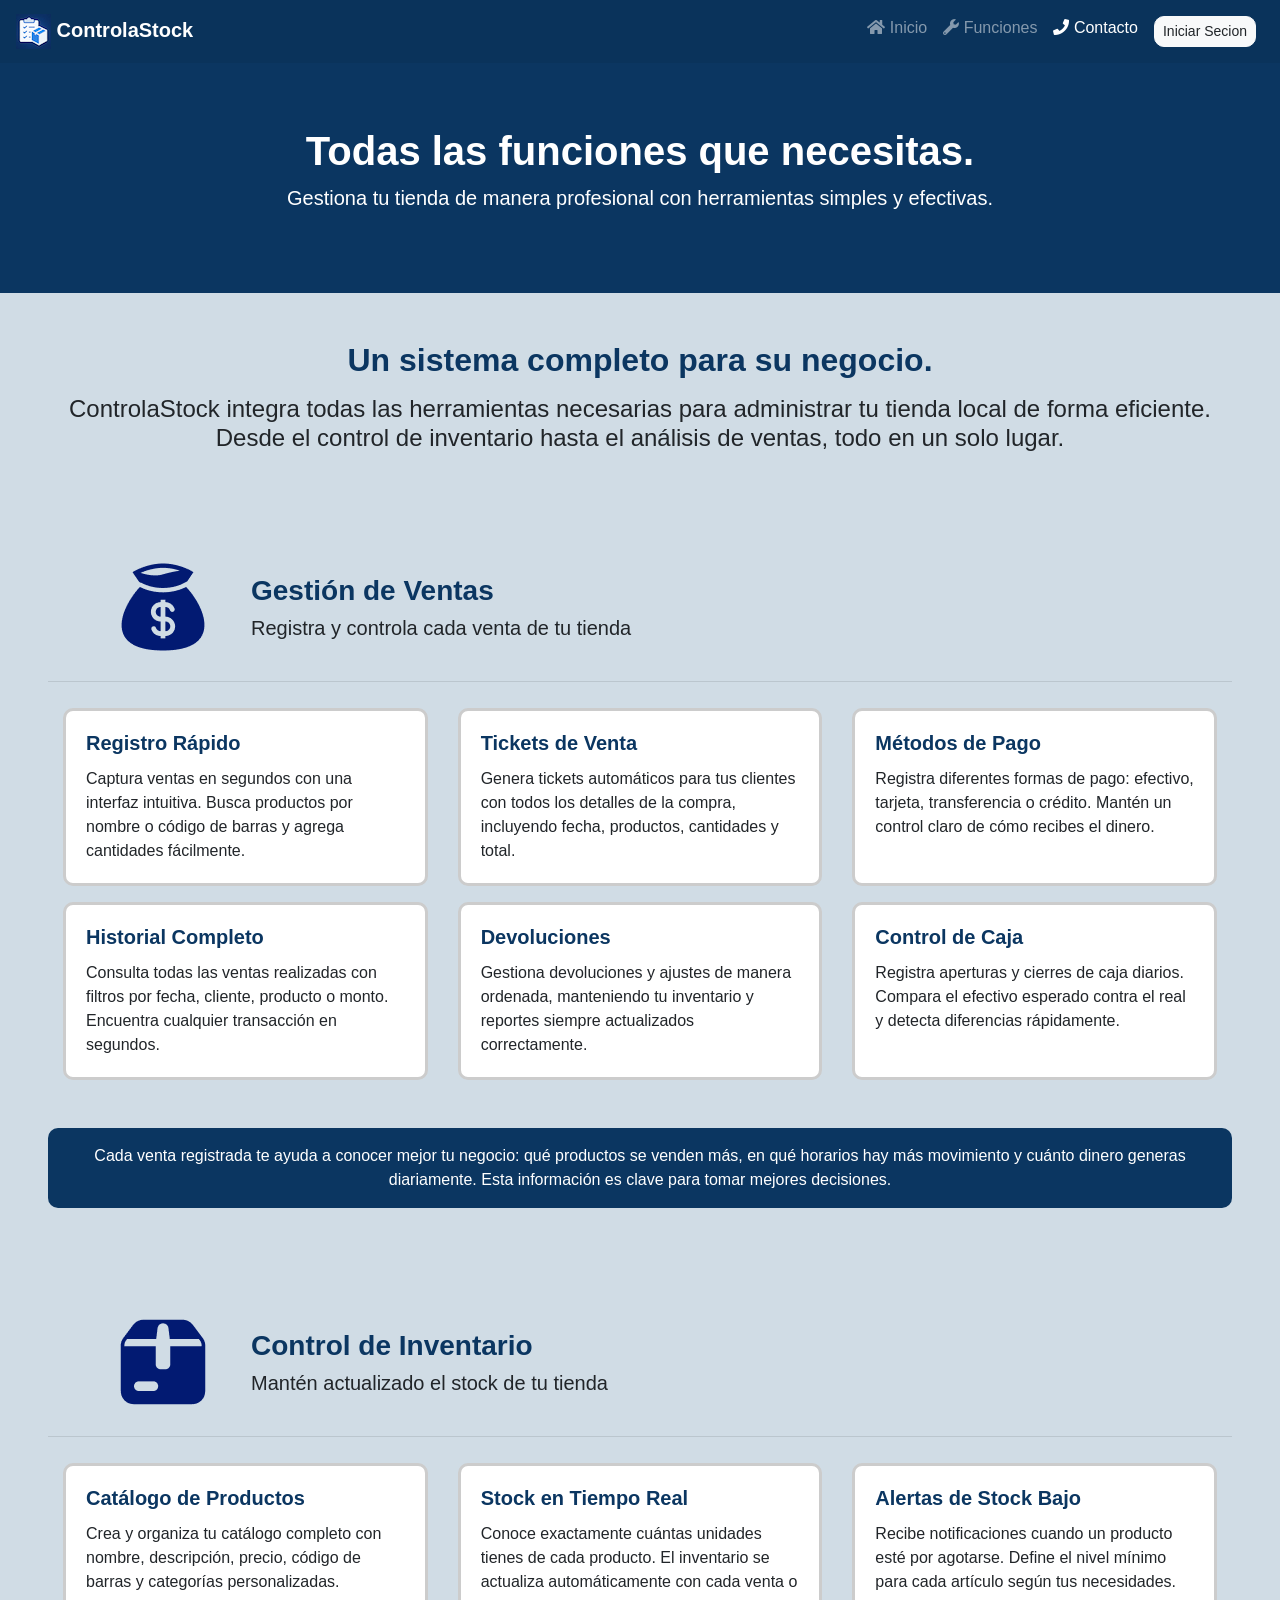
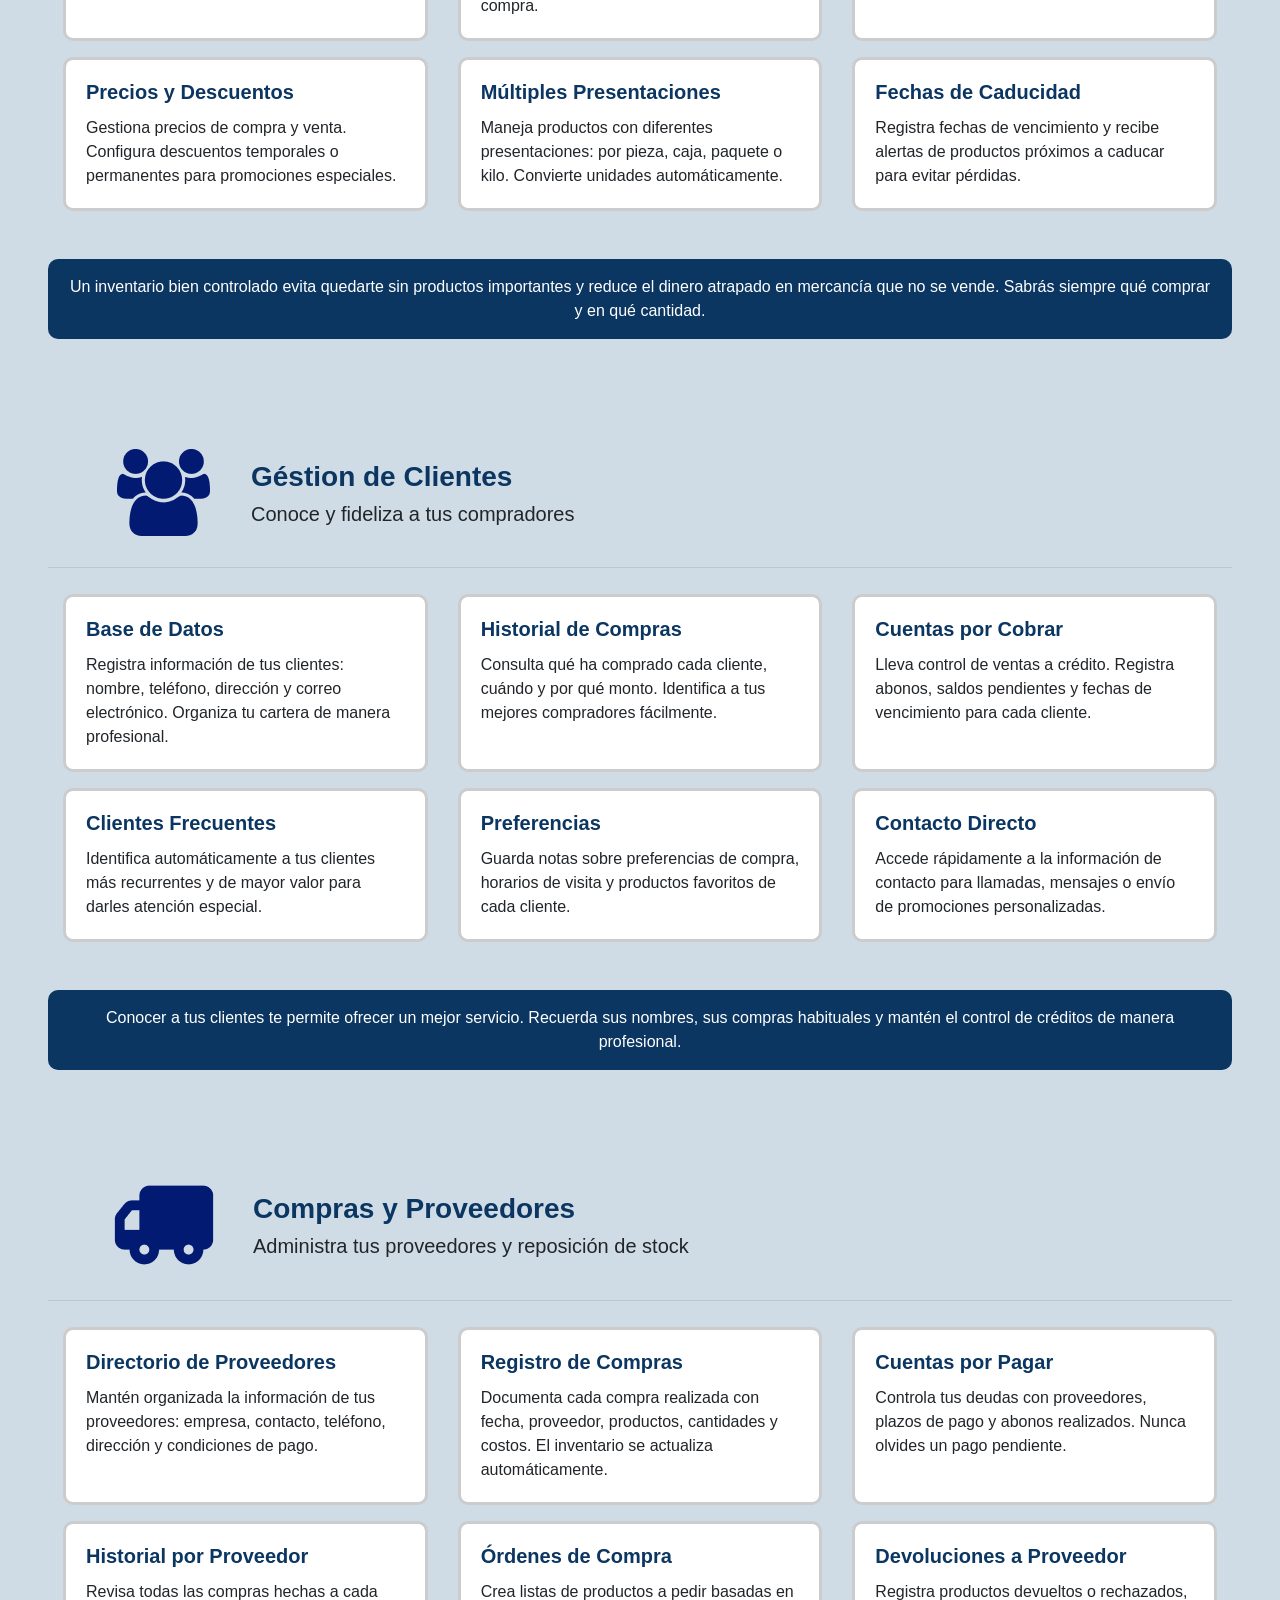
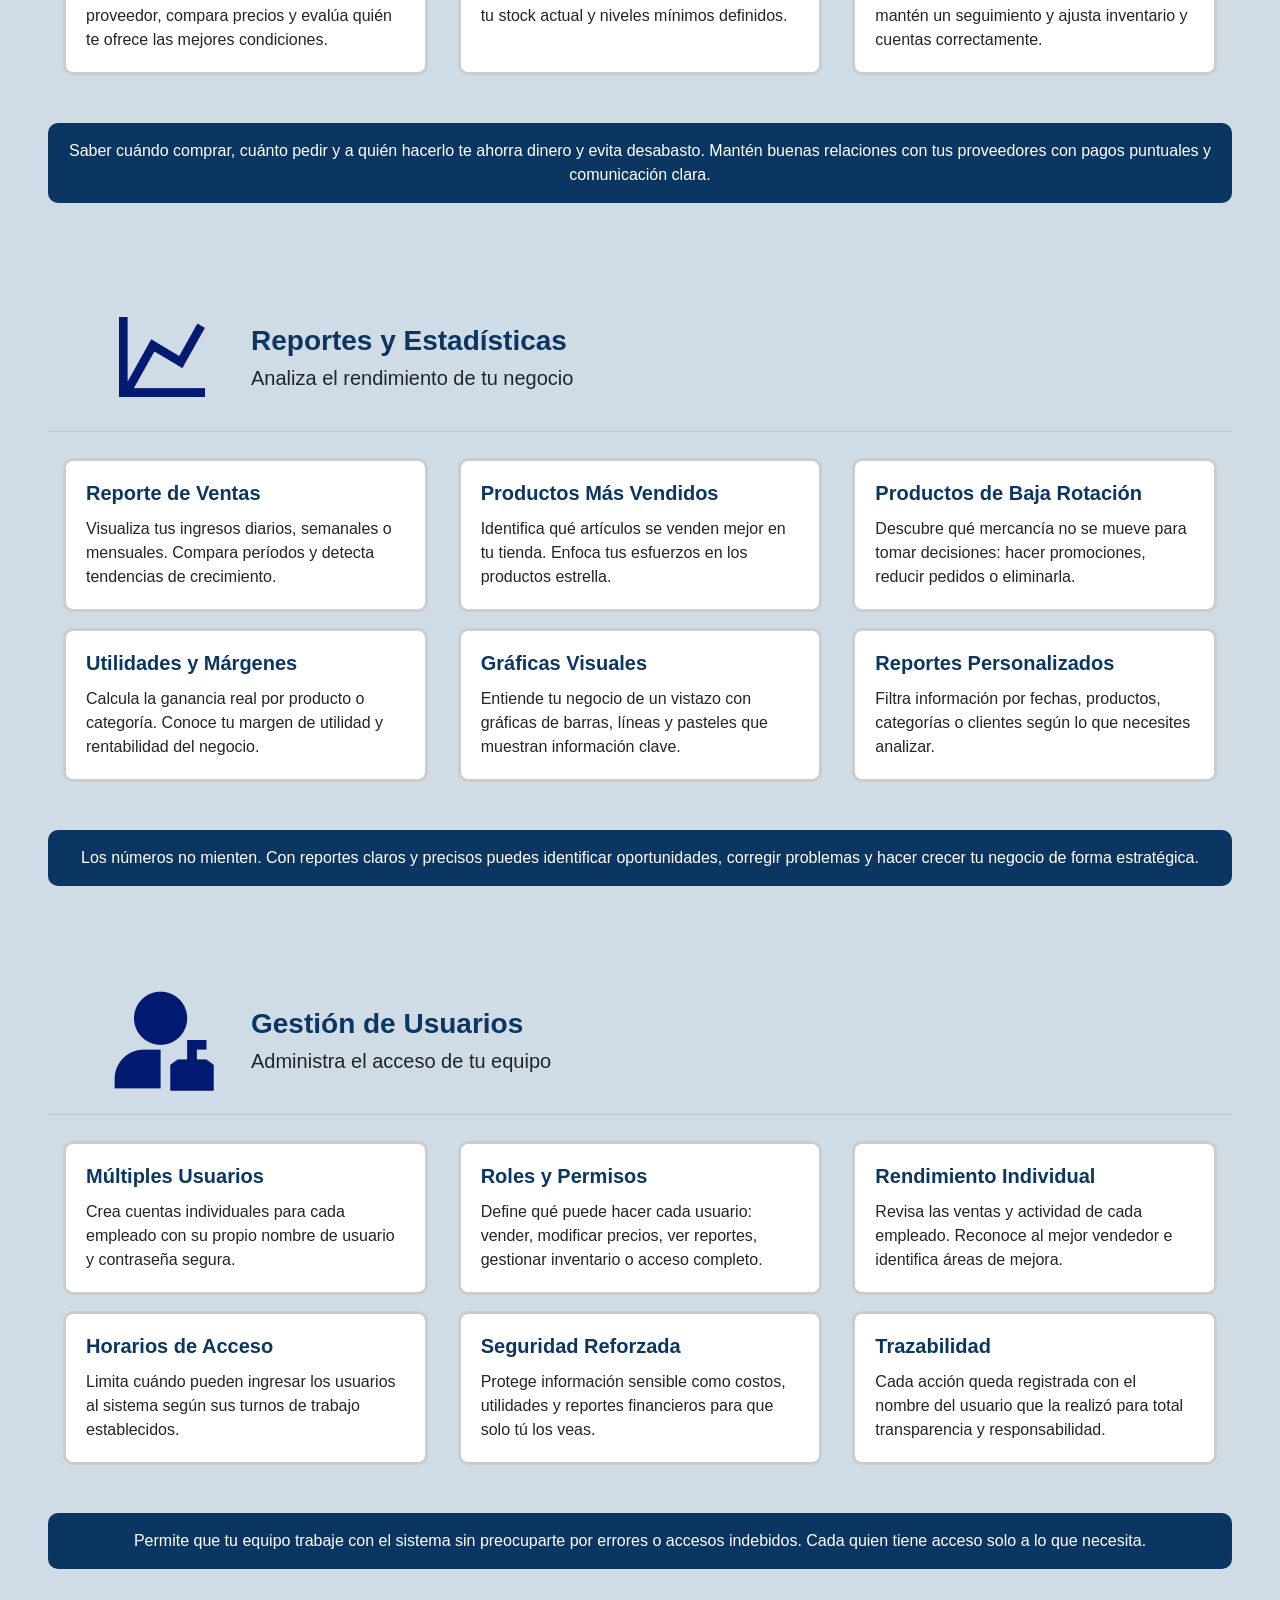
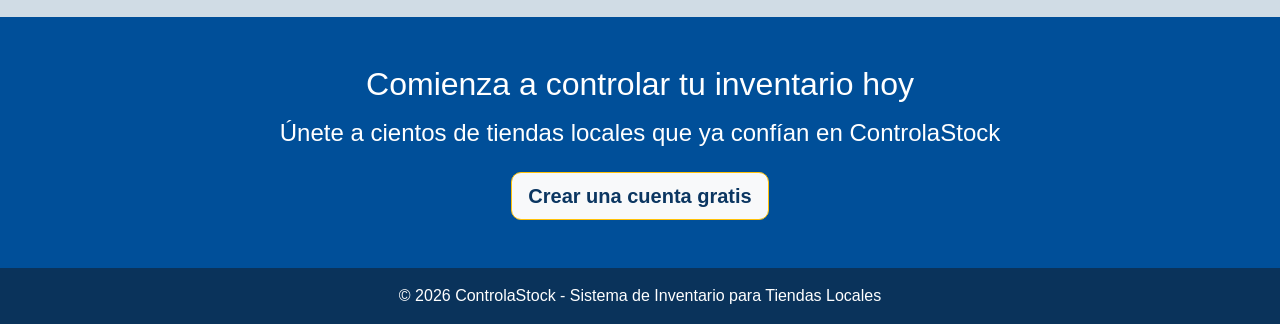
==== public/views/contacto.html @ 04a6e4da "Agregamos contactos" ====
<!DOCTYPE html>
<html lang="es">
<head>
    <meta charset="UTF-8">
    <meta name="viewport" content="width=device-width, initial-scale=1.0">
    <title>Contacto</title>
    <link rel="icon" type="image/jpg" sizes="32x32" href="../img/logoAzulPeque.jpg">

    <link rel="stylesheet" href="https://cdn.jsdelivr.net/npm/bootstrap@4.6.2/dist/css/bootstrap.min.css" integrity="sha384-xOolHFLEh07PJGoPkLv1IbcEPTNtaed2xpHsD9ESMhqIYd0nLMwNLD69Npy4HI+N" crossorigin="anonymous">
    <link rel="stylesheet" href="https://cdnjs.cloudflare.com/ajax/libs/font-awesome/5.9.0/css/all.min.css" integrity="sha512-q3eWabyZPc1XTCmF+8/LuE1ozpg5xxn7iO89yfSOd5/oKvyqLngoNGsx8jq92Y8eXJ/IRxQbEC+FGSYxtk2oiw==" crossorigin="anonymous" referrerpolicy="no-referrer" />
    <link rel="stylesheet" href="../styles/styles.css">

    <style>

    .imagenDistancia{
        margin-left: 90px;
    }

    .grosor{
        height: 10px;
    }

    .borde{
        border-radius: 10px;
        border: 3px solid #ccc;
    }
    </style>

</head>

<body class="colorCua">
    <!-- NAV ******************************************************************* -->
    <nav class="navbar navbar-expand-lg navbar-dark colorPri">

        <a class="navbar-brand font-weight-bold" href="../index.html">
            <img class="img-fluid" src="../img/logoAzulPeque.jpg" alt="logo">
            ControlaStock</a>
        <button class="navbar-toggler" type="button" data-toggle="collapse" data-target="#navbarNav" aria-controls="navbarNav" aria-expanded="false" aria-label="Toggle navigation">
            <span class="navbar-toggler-icon"></span>
        </button>
        <div class="collapse navbar-collapse" id="navbarNav">
            <ul class="navbar-nav ml-auto">

            <li class="nav-item">
                <a class="nav-link" href="../index.html"><i class="fas fa-home"></i> Inicio</a>
            </li>
            <li class="nav-item">
                <a class="nav-link" href="funciones.html"><i class="fas fa-wrench"></i> Funciones</a>
            </li>
            <li class="nav-item active">
                <a class="nav-link" href="contacto.html"><i class="fas fa-phone"></i> Contacto</a>
            </li>
            <li class="nav-item">
                <a class="nav-link" href="#">
                    <button type="button" class="btn btn-light btn-sm Redondear">Iniciar Secion</button>
                </a>
            </li>
            </ul>
        </div>
    </nav>

    
    <!-- ********************************************************************* -->

    <!-- Imagen hero -->

    <header class="jumbotron jumbotron-fluid text-white colorSec mb-0">
<!-- background:linear-gradient(rgba(0,0,0,55)), url('img/photo-bg.jbg') center/cover no-repeat; -->
    <div class="container text-center">
        <h1 class="dispay-3 font-weight-bold">Todas las funciones que necesitas.</h1>
        <p class="lead">Gestiona tu tienda de manera profesional con herramientas simples y efectivas.</p>
    </div>

    </header>

    <!-- Seccion main -->
    <main>
        <!-- Seccion de Gestion de Venta -->
        <section class="mb-5">
            <h2 class="h2 mb-3 colorTextAz text-center mt-5 font-weight-bold">Un sistema completo para su negocio.</h2> <!-- mb = marggin bottom -->
            <p class="h4 mb-5 text-center mx-5 px-3">ControlaStock integra todas las herramientas necesarias para administrar tu tienda local de forma eficiente. Desde el control de inventario hasta el análisis de ventas, todo en un solo lugar.</p>

            <div class="row imagenDistancia mt-5 pt-5">
                <img src="../img/bolsaDinero.png" alt="bolsa de dinero" class="col-auto">
                <div class="col-auto my-auto">
                    <h4 class="h3 colorTextAz font-weight-bold">Gestión de Ventas</h4>
                    <p class="mb-0 h5">Registra y controla cada venta de tu tienda</p>
                </div>
            </div>

            <hr class="mx-5 grosor">

            <div class="card-deck mb-3 mx-5">
                <article class="card borde">
                    <div class="card-body">
                        <h3 class="h5 card-title colorTextAz font-weight-bold">Registro Rápido</h3>
                        <p class="card-text">Captura ventas en segundos con una interfaz intuitiva. Busca productos por nombre o código de barras y agrega cantidades fácilmente.</p>
                    </div>
                </article>

                <article class="card borde">
                    <div class=" card-body">
                        <h3 class="h5 card-title colorTextAz font-weight-bold">Tickets de Venta</h3>
                        <p class="card-text">Genera tickets automáticos para tus clientes con todos los detalles de la compra, incluyendo fecha, productos, cantidades y total.</p>
                    </div>
                </article>

                <article class="card borde">
                    <div class=" card-body">
                        <h3 class="h5 card-title colorTextAz font-weight-bold">Métodos de Pago</h3>
                        <p class="card-text">Registra diferentes formas de pago: efectivo, tarjeta, transferencia o crédito. Mantén un control claro de cómo recibes el dinero.</p>
                    </div>
                </article>
            </div>

            <div class="card-deck mb-3 mx-5">
                <article class="card borde">
                    <div class=" card-body">
                        <h3 class="h5 card-title colorTextAz font-weight-bold">Historial Completo</h3>
                        <p class="card-text">Consulta todas las ventas realizadas con filtros por fecha, cliente, producto o monto. Encuentra cualquier transacción en segundos.</p>
                    </div>
                </article>

                <article class="card borde">
                    <div class=" card-body">
                        <h3 class="h5 card-title colorTextAz font-weight-bold">Devoluciones</h3>
                        <p class="card-text">Gestiona devoluciones y ajustes de manera ordenada, manteniendo tu inventario y reportes siempre actualizados correctamente.</p>
                    </div>
                </article>

                <article class="card borde">
                    <div class=" card-body">
                        <h3 class="h5 card-title colorTextAz font-weight-bold">Control de Caja</h3>
                        <p class="card-text">Registra aperturas y cierres de caja diarios. Compara el efectivo esperado contra el real y detecta diferencias rápidamente.</p>
                    </div>
                </article>
            </div>

            <div class="colorSec text-center m-5 p-3" style="border-radius: 10px;">
                <p class="colorTextBlan p-0 m-0">Cada venta registrada te ayuda a conocer mejor tu negocio: qué productos se venden más, en qué horarios hay más movimiento y cuánto dinero generas diariamente. Esta información es clave para tomar mejores decisiones.</p>
            </div>
        </section>

        <!-- Seccion de Control de Inventario -->
        <section class="my-5">
            <div class="row imagenDistancia mt-5 pt-5">
                <img src="../img/cajaAzul.png" alt="caja" class="col-auto">
                <div class="col-auto my-auto">
                    <h4 class="h3 colorTextAz font-weight-bold">Control de Inventario</h4>
                    <p class="mb-0 h5">Mantén actualizado el stock de tu tienda</p>
                </div>
            </div>

            <hr class="mx-5 grosor">

            <div class="card-deck mb-3 mx-5">
                <article class="card borde">
                    <div class="card-body">
                        <h3 class="h5 card-title colorTextAz font-weight-bold">Catálogo de Productos</h3>
                        <p class="card-text">Crea y organiza tu catálogo completo con nombre, descripción, precio, código de barras y categorías personalizadas.</p>
                    </div>
                </article>

                <article class="card borde">
                    <div class=" card-body">
                        <h3 class="h5 card-title colorTextAz font-weight-bold">Stock en Tiempo Real</h3>
                        <p class="card-text">Conoce exactamente cuántas unidades tienes de cada producto. El inventario se actualiza automáticamente con cada venta o compra.</p>
                    </div>
                </article>

                <article class="card borde">
                    <div class=" card-body">
                        <h3 class="h5 card-title colorTextAz font-weight-bold">Alertas de Stock Bajo</h3>
                        <p class="card-text">Recibe notificaciones cuando un producto esté por agotarse. Define el nivel mínimo para cada artículo según tus necesidades.</p>
                    </div>
                </article>
            </div>

            <div class="card-deck mb-3 mx-5">
                <article class="card borde">
                    <div class=" card-body">
                        <h3 class="h5 card-title colorTextAz font-weight-bold">Precios y Descuentos</h3>
                        <p class="card-text">Gestiona precios de compra y venta. Configura descuentos temporales o permanentes para promociones especiales.</p>
                    </div>
                </article>

                <article class="card borde">
                    <div class=" card-body">
                        <h3 class="h5 card-title colorTextAz font-weight-bold">Múltiples Presentaciones</h3>
                        <p class="card-text">Maneja productos con diferentes presentaciones: por pieza, caja, paquete o kilo. Convierte unidades automáticamente.</p>
                    </div>
                </article>

                <article class="card borde">
                    <div class=" card-body">
                        <h3 class="h5 card-title colorTextAz font-weight-bold">Fechas de Caducidad</h3>
                        <p class="card-text">Registra fechas de vencimiento y recibe alertas de productos próximos a caducar para evitar pérdidas.</p>
                    </div>
                </article>
            </div>

            <div class="colorSec text-center m-5 p-3" style="border-radius: 10px;">
                <p class="colorTextBlan p-0 m-0">Un inventario bien controlado evita quedarte sin productos importantes y reduce el dinero atrapado en mercancía que no se vende. Sabrás siempre qué comprar y en qué cantidad.</p>
            </div>
        </section>

        <!-- Seccion de Gestion de Clientes -->
        <section class="my-5">
            <div class="row imagenDistancia mt-5 pt-5">
                <img src="../img/personas.png" alt="clientes" class="col-auto">
                <div class="col-auto my-auto">
                    <h4 class="h3 colorTextAz font-weight-bold">Géstion de Clientes</h4>
                    <p class="mb-0 h5">Conoce y fideliza a tus compradores</p>
                </div>
            </div>

            <hr class="mx-5 grosor">

            <div class="card-deck mb-3 mx-5">
                <article class="card borde">
                    <div class="card-body">
                        <h3 class="h5 card-title colorTextAz font-weight-bold">Base de Datos</h3>
                        <p class="card-text">Registra información de tus clientes: nombre, teléfono, dirección y correo electrónico. Organiza tu cartera de manera profesional.</p>
                    </div>
                </article>

                <article class="card borde">
                    <div class=" card-body">
                        <h3 class="h5 card-title colorTextAz font-weight-bold">Historial de Compras</h3>
                        <p class="card-text">Consulta qué ha comprado cada cliente, cuándo y por qué monto. Identifica a tus mejores compradores fácilmente.</p>
                    </div>
                </article>

                <article class="card borde">
                    <div class=" card-body">
                        <h3 class="h5 card-title colorTextAz font-weight-bold">Cuentas por Cobrar</h3>
                        <p class="card-text">Lleva control de ventas a crédito. Registra abonos, saldos pendientes y fechas de vencimiento para cada cliente.</p>
                    </div>
                </article>
            </div>

            <div class="card-deck mb-3 mx-5">
                <article class="card borde">
                    <div class=" card-body">
                        <h3 class="h5 card-title colorTextAz font-weight-bold">Clientes Frecuentes</h3>
                        <p class="card-text">Identifica automáticamente a tus clientes más recurrentes y de mayor valor para darles atención especial.</p>
                    </div>
                </article>

                <article class="card borde">
                    <div class=" card-body">
                        <h3 class="h5 card-title colorTextAz font-weight-bold">Preferencias</h3>
                        <p class="card-text">Guarda notas sobre preferencias de compra, horarios de visita y productos favoritos de cada cliente.</p>
                    </div>
                </article>

                <article class="card borde">
                    <div class=" card-body">
                        <h3 class="h5 card-title colorTextAz font-weight-bold">Contacto Directo</h3>
                        <p class="card-text">Accede rápidamente a la información de contacto para llamadas, mensajes o envío de promociones personalizadas.</p>
                    </div>
                </article>
            </div>

            <div class="colorSec text-center m-5 p-3" style="border-radius: 10px;">
                <p class="colorTextBlan p-0 m-0">Conocer a tus clientes te permite ofrecer un mejor servicio. Recuerda sus nombres, sus compras habituales y mantén el control de créditos de manera profesional.</p>
            </div>
        </section>

        <!-- Seccion de Compras y Proveedores -->
        <section class="my-5">
            <div class="row imagenDistancia mt-5 pt-5">
                <img src="../img/carro.png" alt="carro" class="col-auto">
                <div class="col-auto my-auto">
                    <h4 class="h3 colorTextAz font-weight-bold">Compras y Proveedores</h4>
                    <p class="mb-0 h5">Administra tus proveedores y reposición de stock</p>
                </div>
            </div>

            <hr class="mx-5 grosor">

            <div class="card-deck mb-3 mx-5">
                <article class="card borde">
                    <div class="card-body">
                        <h3 class="h5 card-title colorTextAz font-weight-bold">Directorio de Proveedores</h3>
                        <p class="card-text">Mantén organizada la información de tus proveedores: empresa, contacto, teléfono, dirección y condiciones de pago.</p>
                    </div>
                </article>

                <article class="card borde">
                    <div class=" card-body">
                        <h3 class="h5 card-title colorTextAz font-weight-bold">Registro de Compras</h3>
                        <p class="card-text">Documenta cada compra realizada con fecha, proveedor, productos, cantidades y costos. El inventario se actualiza automáticamente.</p>
                    </div>
                </article>

                <article class="card borde">
                    <div class=" card-body">
                        <h3 class="h5 card-title colorTextAz font-weight-bold">Cuentas por Pagar</h3>
                        <p class="card-text">Controla tus deudas con proveedores, plazos de pago y abonos realizados. Nunca olvides un pago pendiente.</p>
                    </div>
                </article>
            </div>

            <div class="card-deck mb-3 mx-5">
                <article class="card borde">
                    <div class=" card-body">
                        <h3 class="h5 card-title colorTextAz font-weight-bold">Historial por Proveedor</h3>
                        <p class="card-text">Revisa todas las compras hechas a cada proveedor, compara precios y evalúa quién te ofrece las mejores condiciones.</p>
                    </div>
                </article>

                <article class="card borde">
                    <div class=" card-body">
                        <h3 class="h5 card-title colorTextAz font-weight-bold">Órdenes de Compra</h3>
                        <p class="card-text">Crea listas de productos a pedir basadas en tu stock actual y niveles mínimos definidos.</p>
                    </div>
                </article>

                <article class="card borde">
                    <div class=" card-body">
                        <h3 class="h5 card-title colorTextAz font-weight-bold">Devoluciones a Proveedor</h3>
                        <p class="card-text">Registra productos devueltos o rechazados, mantén un seguimiento y ajusta inventario y cuentas correctamente.</p>
                    </div>
                </article>
            </div>

            <div class="colorSec text-center m-5 p-3" style="border-radius: 10px;">
                <p class="colorTextBlan p-0 m-0">Saber cuándo comprar, cuánto pedir y a quién hacerlo te ahorra dinero y evita desabasto. Mantén buenas relaciones con tus proveedores con pagos puntuales y comunicación clara.</p>
            </div>
        </section>

        <!-- Seccion de Reportes y Estadísticas -->
        <section class="my-5">
            <div class="row imagenDistancia mt-5 pt-5">
                <img src="../img/graficaBi.png" alt="carro" class="col-auto">
                <div class="col-auto my-auto">
                    <h4 class="h3 colorTextAz font-weight-bold">Reportes y Estadísticas</h4>
                    <p class="mb-0 h5">Analiza el rendimiento de tu negocio</p>
                </div>
            </div>

            <hr class="mx-5 grosor">

            <div class="card-deck mb-3 mx-5">
                <article class="card borde">
                    <div class="card-body">
                        <h3 class="h5 card-title colorTextAz font-weight-bold">Reporte de Ventas</h3>
                        <p class="card-text">Visualiza tus ingresos diarios, semanales o mensuales. Compara períodos y detecta tendencias de crecimiento.</p>
                    </div>
                </article>

                <article class="card borde">
                    <div class=" card-body">
                        <h3 class="h5 card-title colorTextAz font-weight-bold">Productos Más Vendidos</h3>
                        <p class="card-text">Identifica qué artículos se venden mejor en tu tienda. Enfoca tus esfuerzos en los productos estrella.</p>
                    </div>
                </article>

                <article class="card borde">
                    <div class=" card-body">
                        <h3 class="h5 card-title colorTextAz font-weight-bold">Productos de Baja Rotación</h3>
                        <p class="card-text">Descubre qué mercancía no se mueve para tomar decisiones: hacer promociones, reducir pedidos o eliminarla.</p>
                    </div>
                </article>
            </div>

            <div class="card-deck mb-3 mx-5">
                <article class="card borde">
                    <div class=" card-body">
                        <h3 class="h5 card-title colorTextAz font-weight-bold">Utilidades y Márgenes</h3>
                        <p class="card-text">Calcula la ganancia real por producto o categoría. Conoce tu margen de utilidad y rentabilidad del negocio.</p>
                    </div>
                </article>

                <article class="card borde">
                    <div class=" card-body">
                        <h3 class="h5 card-title colorTextAz font-weight-bold">Gráficas Visuales</h3>
                        <p class="card-text">Entiende tu negocio de un vistazo con gráficas de barras, líneas y pasteles que muestran información clave.</p>
                    </div>
                </article>

                <article class="card borde">
                    <div class=" card-body">
                        <h3 class="h5 card-title colorTextAz font-weight-bold">Reportes Personalizados</h3>
                        <p class="card-text">Filtra información por fechas, productos, categorías o clientes según lo que necesites analizar.</p>
                    </div>
                </article>
            </div>

            <div class="colorSec text-center m-5 p-3" style="border-radius: 10px;">
                <p class="colorTextBlan p-0 m-0">Los números no mienten. Con reportes claros y precisos puedes identificar oportunidades, corregir problemas y hacer crecer tu negocio de forma estratégica.</p>
            </div>
        </section>

        <!-- Seccion de Gestion de Usuarios -->
        <section class="my-5">
            <div class="row imagenDistancia mt-5 pt-5">
                <img src="../img/usuario.png" alt="usuarios" class="col-auto">
                <div class="col-auto my-auto">
                    <h4 class="h3 colorTextAz font-weight-bold">Gestión de Usuarios</h4>
                    <p class="mb-0 h5">Administra el acceso de tu equipo</p>
                </div>
            </div>

            <hr class="mx-5 grosor">

            <div class="card-deck mb-3 mx-5">
                <article class="card borde">
                    <div class="card-body">
                        <h3 class="h5 card-title colorTextAz font-weight-bold">Múltiples Usuarios</h3>
                        <p class="card-text">Crea cuentas individuales para cada empleado con su propio nombre de usuario y contraseña segura.</p>
                    </div>
                </article>

                <article class="card borde">
                    <div class=" card-body">
                        <h3 class="h5 card-title colorTextAz font-weight-bold">Roles y Permisos</h3>
                        <p class="card-text">Define qué puede hacer cada usuario: vender, modificar precios, ver reportes, gestionar inventario o acceso completo.</p>
                    </div>
                </article>

                <article class="card borde">
                    <div class=" card-body">
                        <h3 class="h5 card-title colorTextAz font-weight-bold">Rendimiento Individual</h3>
                        <p class="card-text">Revisa las ventas y actividad de cada empleado. Reconoce al mejor vendedor e identifica áreas de mejora.</p>
                    </div>
                </article>
            </div>

            <div class="card-deck mb-3 mx-5">
                <article class="card borde">
                    <div class=" card-body">
                        <h3 class="h5 card-title colorTextAz font-weight-bold">Horarios de Acceso</h3>
                        <p class="card-text">Limita cuándo pueden ingresar los usuarios al sistema según sus turnos de trabajo establecidos.</p>
                    </div>
                </article>

                <article class="card borde">
                    <div class=" card-body">
                        <h3 class="h5 card-title colorTextAz font-weight-bold">Seguridad Reforzada</h3>
                        <p class="card-text">Protege información sensible como costos, utilidades y reportes financieros para que solo tú los veas.</p>
                    </div>
                </article>

                <article class="card borde">
                    <div class=" card-body">
                        <h3 class="h5 card-title colorTextAz font-weight-bold">Trazabilidad</h3>
                        <p class="card-text">Cada acción queda registrada con el nombre del usuario que la realizó para total transparencia y responsabilidad.</p>
                    </div>
                </article>
            </div>

            <div class="colorSec text-center m-5 p-3" style="border-radius: 10px;">
                <p class="colorTextBlan p-0 m-0">Permite que tu equipo trabaje con el sistema sin preocuparte por errores o accesos indebidos. Cada quien tiene acceso solo a lo que necesita.</p>
            </div>
        </section>

        <div class="row justify-content-center colorQui pb-5">
            <div class="col-12 text-center">
                <h2 class="h2 mb-3 colorTextBlan text-center pt-5">Comienza a controlar tu inventario hoy</h2>
                <p class="h4 text-center text-white">Únete a cientos de tiendas locales que ya confían en ControlaStock</p>
                <button type="button" class="btn btn-light btn-outline-warning btn-lg colorTextAz Redondear mt-3 font-weight-bold">Crear una cuenta gratis</button>
            </div>
        </div>
    </main>
    
    <footer class="colorPri text-white text-center py-3">
        &copy; 2026 ControlaStock - Sistema de Inventario para Tiendas Locales
    </footer>

    <!-- Scripts de Bootstrap -->
    <script src="https://cdn.jsdelivr.net/npm/jquery@3.5.1/dist/jquery.slim.min.js" integrity="sha384-DfXdz2htPH0lsSSs5nCTpuj/zy4C+OGpamoFVy38MVBnE+IbbVYUew+OrCXaRkfj" crossorigin="anonymous"></script>
    <script src="https://cdn.jsdelivr.net/npm/popper.js@1.16.1/dist/umd/popper.min.js" integrity="sha384-9/reFTGAW83EW2RDu2S0VKaIzap3H66lZH81PoYlFhbGU+6BZp6G7niu735Sk7lN" crossorigin="anonymous"></script>
    <script src="https://cdn.jsdelivr.net/npm/bootstrap@4.6.2/dist/js/bootstrap.min.js" integrity="sha384-+sLIOodYLS7CIrQpBjl+C7nPvqq+FbNUBDunl/OZv93DB7Ln/533i8e/mZXLi/P+" crossorigin="anonymous"></script>
</body>
</html>
---- public/styles/styles.css ----
.colorPri{
        background: #0a335b;
    }

.colorSec{
    background: #0b3661;
}

.colorTer{
    background: #F1F1F1;
}

.colorCua{
    background: #D0DCE5;
}

.colorQui{
    background: #004F99;
}

.colorText{
    color: black;
}

.colorTextAz{
    color: #0b3661;
}

.colorTextBlan{
    color: #ffffff;
}

.Redondear{
    border-radius: 10px;
}
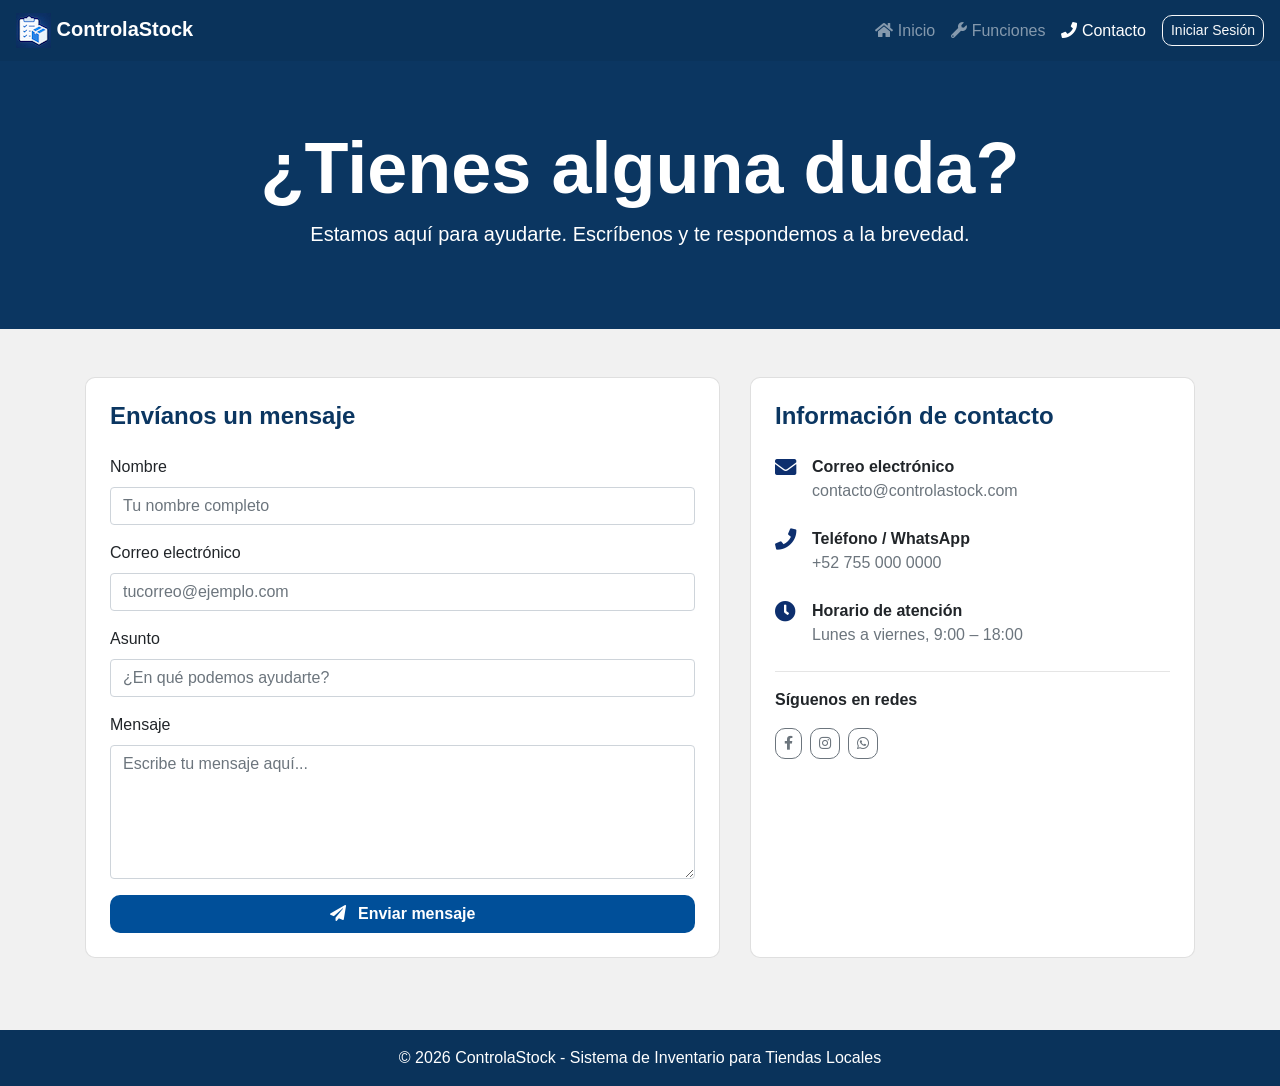
==== commit d7f8a5a1: "Correcion de index.html, contacto.html, y animaciones en el CSS" ====
--- a/public/views/contacto.html
+++ b/public/views/contacto.html
@@ -3,475 +3,145 @@
 <head>
     <meta charset="UTF-8">
     <meta name="viewport" content="width=device-width, initial-scale=1.0">
-    <title>Contacto</title>
-    <link rel="icon" type="image/jpg" sizes="32x32" href="../img/logoAzulPeque.jpg">
+    <title>Contacto - ControlaStock</title>
+
+    <link rel="icon" type="image/jpeg" sizes="32x32" href="../img/logoAzulPeque.jpg">
 
     <link rel="stylesheet" href="https://cdn.jsdelivr.net/npm/bootstrap@4.6.2/dist/css/bootstrap.min.css" integrity="sha384-xOolHFLEh07PJGoPkLv1IbcEPTNtaed2xpHsD9ESMhqIYd0nLMwNLD69Npy4HI+N" crossorigin="anonymous">
-    <link rel="stylesheet" href="https://cdnjs.cloudflare.com/ajax/libs/font-awesome/5.9.0/css/all.min.css" integrity="sha512-q3eWabyZPc1XTCmF+8/LuE1ozpg5xxn7iO89yfSOd5/oKvyqLngoNGsx8jq92Y8eXJ/IRxQbEC+FGSYxtk2oiw==" crossorigin="anonymous" referrerpolicy="no-referrer" />
+    <link rel="stylesheet" href="https://cdnjs.cloudflare.com/ajax/libs/font-awesome/5.9.0/css/all.min.css" integrity="sha512-q3eWabyZPc1XTCmF+8/LuE1ozpg5xxn7iO89yfSOd5/oKvyqLngoNGsx8jq92Y8eXJ/IRxQbEC+FGSYxtk2oiw==" crossorigin="anonymous" referrerpolicy="no-referrer">
     <link rel="stylesheet" href="../styles/styles.css">
-
-    <style>
-
-    .imagenDistancia{
-        margin-left: 90px;
-    }
-
-    .grosor{
-        height: 10px;
-    }
-
-    .borde{
-        border-radius: 10px;
-        border: 3px solid #ccc;
-    }
-    </style>
-
 </head>
 
-<body class="colorCua">
-    <!-- NAV ******************************************************************* -->
+<body class="colorTer">
+
+    <!-- NAV -->
     <nav class="navbar navbar-expand-lg navbar-dark colorPri">
-
         <a class="navbar-brand font-weight-bold" href="../index.html">
-            <img class="img-fluid" src="../img/logoAzulPeque.jpg" alt="logo">
-            ControlaStock</a>
-        <button class="navbar-toggler" type="button" data-toggle="collapse" data-target="#navbarNav" aria-controls="navbarNav" aria-expanded="false" aria-label="Toggle navigation">
+            <img class="img-fluid" src="../img/logoAzulPeque.jpg" alt="Logo ControlaStock">
+            ControlaStock
+        </a>
+        <button class="navbar-toggler" type="button" data-toggle="collapse" data-target="#navbarNav"
+            aria-controls="navbarNav" aria-expanded="false" aria-label="Toggle navigation">
             <span class="navbar-toggler-icon"></span>
         </button>
         <div class="collapse navbar-collapse" id="navbarNav">
             <ul class="navbar-nav ml-auto">
-
-            <li class="nav-item">
-                <a class="nav-link" href="../index.html"><i class="fas fa-home"></i> Inicio</a>
-            </li>
-            <li class="nav-item">
-                <a class="nav-link" href="funciones.html"><i class="fas fa-wrench"></i> Funciones</a>
-            </li>
-            <li class="nav-item active">
-                <a class="nav-link" href="contacto.html"><i class="fas fa-phone"></i> Contacto</a>
-            </li>
-            <li class="nav-item">
-                <a class="nav-link" href="#">
-                    <button type="button" class="btn btn-light btn-sm Redondear">Iniciar Secion</button>
-                </a>
-            </li>
+                <li class="nav-item">
+                    <a class="nav-link" href="../index.html"><i class="fas fa-home"></i> Inicio</a>
+                </li>
+                <li class="nav-item">
+                    <a class="nav-link" href="funciones.html"><i class="fas fa-wrench"></i> Funciones</a>
+                </li>
+                <li class="nav-item active">
+                    <a class="nav-link" href="contacto.html"><i class="fas fa-phone"></i> Contacto</a>
+                </li>
             </ul>
+            <a class="btn btn-outline-light btn-sm Redondear ml-lg-2" href="login.html">Iniciar Sesión</a>
         </div>
     </nav>
 
-    
-    <!-- ********************************************************************* -->
-
-    <!-- Imagen hero -->
-
+    <!-- HERO -->
     <header class="jumbotron jumbotron-fluid text-white colorSec mb-0">
-<!-- background:linear-gradient(rgba(0,0,0,55)), url('img/photo-bg.jbg') center/cover no-repeat; -->
-    <div class="container text-center">
-        <h1 class="dispay-3 font-weight-bold">Todas las funciones que necesitas.</h1>
-        <p class="lead">Gestiona tu tienda de manera profesional con herramientas simples y efectivas.</p>
-    </div>
-
+        <div class="container text-center">
+            <h1 class="display-3 font-weight-bold">¿Tienes alguna duda?</h1>
+            <p class="lead">Estamos aquí para ayudarte. Escríbenos y te respondemos a la brevedad.</p>
+        </div>
     </header>
 
-    <!-- Seccion main -->
-    <main>
-        <!-- Seccion de Gestion de Venta -->
-        <section class="mb-5">
-            <h2 class="h2 mb-3 colorTextAz text-center mt-5 font-weight-bold">Un sistema completo para su negocio.</h2> <!-- mb = marggin bottom -->
-            <p class="h4 mb-5 text-center mx-5 px-3">ControlaStock integra todas las herramientas necesarias para administrar tu tienda local de forma eficiente. Desde el control de inventario hasta el análisis de ventas, todo en un solo lugar.</p>
+    <!-- MAIN -->
+    <main class="container my-5">
+        <div class="row">
 
-            <div class="row imagenDistancia mt-5 pt-5">
-                <img src="../img/bolsaDinero.png" alt="bolsa de dinero" class="col-auto">
-                <div class="col-auto my-auto">
-                    <h4 class="h3 colorTextAz font-weight-bold">Gestión de Ventas</h4>
-                    <p class="mb-0 h5">Registra y controla cada venta de tu tienda</p>
+            <!-- Formulario -->
+            <div class="col-md-7 mb-4">
+                <div class="card Redondear">
+                    <div class="card-body p-4">
+                        <h2 class="h4 colorTextAz font-weight-bold mb-4">Envíanos un mensaje</h2>
+
+                        <!-- Formulario visual, sin acción de backend -->
+                        <div class="form-group">
+                            <label for="nombre">Nombre</label>
+                            <input type="text" class="form-control" id="nombre" placeholder="Tu nombre completo">
+                        </div>
+
+                        <div class="form-group">
+                            <label for="email">Correo electrónico</label>
+                            <input type="email" class="form-control" id="email" placeholder="tucorreo@ejemplo.com">
+                        </div>
+
+                        <div class="form-group">
+                            <label for="asunto">Asunto</label>
+                            <input type="text" class="form-control" id="asunto" placeholder="¿En qué podemos ayudarte?">
+                        </div>
+
+                        <div class="form-group">
+                            <label for="mensaje">Mensaje</label>
+                            <textarea class="form-control" id="mensaje" rows="5" placeholder="Escribe tu mensaje aquí..."></textarea>
+                        </div>
+
+                        <button type="button" class="btn colorQui text-white btn-block Redondear font-weight-bold">
+                            <i class="fas fa-paper-plane mr-2"></i> Enviar mensaje
+                        </button>
+                    </div>
                 </div>
             </div>
 
-            <hr class="mx-5 grosor">
+            <!-- Info de contacto -->
+            <div class="col-md-5 mb-4">
+                <div class="card Redondear h-100">
+                    <div class="card-body p-4">
+                        <h2 class="h4 colorTextAz font-weight-bold mb-4">Información de contacto</h2>
 
-            <div class="card-deck mb-3 mx-5">
-                <article class="card borde">
-                    <div class="card-body">
-                        <h3 class="h5 card-title colorTextAz font-weight-bold">Registro Rápido</h3>
-                        <p class="card-text">Captura ventas en segundos con una interfaz intuitiva. Busca productos por nombre o código de barras y agrega cantidades fácilmente.</p>
+                        <div class="d-flex align-items-start mb-4">
+                            <i class="fas fa-envelope fa-lg iconoAzul mr-3 mt-1"></i>
+                            <div>
+                                <p class="font-weight-bold mb-0">Correo electrónico</p>
+                                <p class="text-muted mb-0">contacto@controlastock.com</p>
+                            </div>
+                        </div>
+
+                        <div class="d-flex align-items-start mb-4">
+                            <i class="fas fa-phone fa-lg iconoAzul mr-3 mt-1"></i>
+                            <div>
+                                <p class="font-weight-bold mb-0">Teléfono / WhatsApp</p>
+                                <p class="text-muted mb-0">+52 755 000 0000</p>
+                            </div>
+                        </div>
+
+                        <div class="d-flex align-items-start mb-4">
+                            <i class="fas fa-clock fa-lg iconoAzul mr-3 mt-1"></i>
+                            <div>
+                                <p class="font-weight-bold mb-0">Horario de atención</p>
+                                <p class="text-muted mb-0">Lunes a viernes, 9:00 – 18:00</p>
+                            </div>
+                        </div>
+
+                        <hr>
+
+                        <p class="font-weight-bold mb-3">Síguenos en redes</p>
+                        <div class="d-flex">
+                            <a href="#" class="btn btn-outline-secondary btn-sm Redondear mr-2">
+                                <i class="fab fa-facebook-f"></i>
+                            </a>
+                            <a href="#" class="btn btn-outline-secondary btn-sm Redondear mr-2">
+                                <i class="fab fa-instagram"></i>
+                            </a>
+                            <a href="#" class="btn btn-outline-secondary btn-sm Redondear">
+                                <i class="fab fa-whatsapp"></i>
+                            </a>
+                        </div>
                     </div>
-                </article>
-
-                <article class="card borde">
-                    <div class=" card-body">
-                        <h3 class="h5 card-title colorTextAz font-weight-bold">Tickets de Venta</h3>
-                        <p class="card-text">Genera tickets automáticos para tus clientes con todos los detalles de la compra, incluyendo fecha, productos, cantidades y total.</p>
-                    </div>
-                </article>
-
-                <article class="card borde">
-                    <div class=" card-body">
-                        <h3 class="h5 card-title colorTextAz font-weight-bold">Métodos de Pago</h3>
-                        <p class="card-text">Registra diferentes formas de pago: efectivo, tarjeta, transferencia o crédito. Mantén un control claro de cómo recibes el dinero.</p>
-                    </div>
-                </article>
-            </div>
-
-            <div class="card-deck mb-3 mx-5">
-                <article class="card borde">
-                    <div class=" card-body">
-                        <h3 class="h5 card-title colorTextAz font-weight-bold">Historial Completo</h3>
-                        <p class="card-text">Consulta todas las ventas realizadas con filtros por fecha, cliente, producto o monto. Encuentra cualquier transacción en segundos.</p>
-                    </div>
-                </article>
-
-                <article class="card borde">
-                    <div class=" card-body">
-                        <h3 class="h5 card-title colorTextAz font-weight-bold">Devoluciones</h3>
-                        <p class="card-text">Gestiona devoluciones y ajustes de manera ordenada, manteniendo tu inventario y reportes siempre actualizados correctamente.</p>
-                    </div>
-                </article>
-
-                <article class="card borde">
-                    <div class=" card-body">
-                        <h3 class="h5 card-title colorTextAz font-weight-bold">Control de Caja</h3>
-                        <p class="card-text">Registra aperturas y cierres de caja diarios. Compara el efectivo esperado contra el real y detecta diferencias rápidamente.</p>
-                    </div>
-                </article>
-            </div>
-
-            <div class="colorSec text-center m-5 p-3" style="border-radius: 10px;">
-                <p class="colorTextBlan p-0 m-0">Cada venta registrada te ayuda a conocer mejor tu negocio: qué productos se venden más, en qué horarios hay más movimiento y cuánto dinero generas diariamente. Esta información es clave para tomar mejores decisiones.</p>
-            </div>
-        </section>
-
-        <!-- Seccion de Control de Inventario -->
-        <section class="my-5">
-            <div class="row imagenDistancia mt-5 pt-5">
-                <img src="../img/cajaAzul.png" alt="caja" class="col-auto">
-                <div class="col-auto my-auto">
-                    <h4 class="h3 colorTextAz font-weight-bold">Control de Inventario</h4>
-                    <p class="mb-0 h5">Mantén actualizado el stock de tu tienda</p>
                 </div>
             </div>
 
-            <hr class="mx-5 grosor">
-
-            <div class="card-deck mb-3 mx-5">
-                <article class="card borde">
-                    <div class="card-body">
-                        <h3 class="h5 card-title colorTextAz font-weight-bold">Catálogo de Productos</h3>
-                        <p class="card-text">Crea y organiza tu catálogo completo con nombre, descripción, precio, código de barras y categorías personalizadas.</p>
-                    </div>
-                </article>
-
-                <article class="card borde">
-                    <div class=" card-body">
-                        <h3 class="h5 card-title colorTextAz font-weight-bold">Stock en Tiempo Real</h3>
-                        <p class="card-text">Conoce exactamente cuántas unidades tienes de cada producto. El inventario se actualiza automáticamente con cada venta o compra.</p>
-                    </div>
-                </article>
-
-                <article class="card borde">
-                    <div class=" card-body">
-                        <h3 class="h5 card-title colorTextAz font-weight-bold">Alertas de Stock Bajo</h3>
-                        <p class="card-text">Recibe notificaciones cuando un producto esté por agotarse. Define el nivel mínimo para cada artículo según tus necesidades.</p>
-                    </div>
-                </article>
-            </div>
-
-            <div class="card-deck mb-3 mx-5">
-                <article class="card borde">
-                    <div class=" card-body">
-                        <h3 class="h5 card-title colorTextAz font-weight-bold">Precios y Descuentos</h3>
-                        <p class="card-text">Gestiona precios de compra y venta. Configura descuentos temporales o permanentes para promociones especiales.</p>
-                    </div>
-                </article>
-
-                <article class="card borde">
-                    <div class=" card-body">
-                        <h3 class="h5 card-title colorTextAz font-weight-bold">Múltiples Presentaciones</h3>
-                        <p class="card-text">Maneja productos con diferentes presentaciones: por pieza, caja, paquete o kilo. Convierte unidades automáticamente.</p>
-                    </div>
-                </article>
-
-                <article class="card borde">
-                    <div class=" card-body">
-                        <h3 class="h5 card-title colorTextAz font-weight-bold">Fechas de Caducidad</h3>
-                        <p class="card-text">Registra fechas de vencimiento y recibe alertas de productos próximos a caducar para evitar pérdidas.</p>
-                    </div>
-                </article>
-            </div>
-
-            <div class="colorSec text-center m-5 p-3" style="border-radius: 10px;">
-                <p class="colorTextBlan p-0 m-0">Un inventario bien controlado evita quedarte sin productos importantes y reduce el dinero atrapado en mercancía que no se vende. Sabrás siempre qué comprar y en qué cantidad.</p>
-            </div>
-        </section>
-
-        <!-- Seccion de Gestion de Clientes -->
-        <section class="my-5">
-            <div class="row imagenDistancia mt-5 pt-5">
-                <img src="../img/personas.png" alt="clientes" class="col-auto">
-                <div class="col-auto my-auto">
-                    <h4 class="h3 colorTextAz font-weight-bold">Géstion de Clientes</h4>
-                    <p class="mb-0 h5">Conoce y fideliza a tus compradores</p>
-                </div>
-            </div>
-
-            <hr class="mx-5 grosor">
-
-            <div class="card-deck mb-3 mx-5">
-                <article class="card borde">
-                    <div class="card-body">
-                        <h3 class="h5 card-title colorTextAz font-weight-bold">Base de Datos</h3>
-                        <p class="card-text">Registra información de tus clientes: nombre, teléfono, dirección y correo electrónico. Organiza tu cartera de manera profesional.</p>
-                    </div>
-                </article>
-
-                <article class="card borde">
-                    <div class=" card-body">
-                        <h3 class="h5 card-title colorTextAz font-weight-bold">Historial de Compras</h3>
-                        <p class="card-text">Consulta qué ha comprado cada cliente, cuándo y por qué monto. Identifica a tus mejores compradores fácilmente.</p>
-                    </div>
-                </article>
-
-                <article class="card borde">
-                    <div class=" card-body">
-                        <h3 class="h5 card-title colorTextAz font-weight-bold">Cuentas por Cobrar</h3>
-                        <p class="card-text">Lleva control de ventas a crédito. Registra abonos, saldos pendientes y fechas de vencimiento para cada cliente.</p>
-                    </div>
-                </article>
-            </div>
-
-            <div class="card-deck mb-3 mx-5">
-                <article class="card borde">
-                    <div class=" card-body">
-                        <h3 class="h5 card-title colorTextAz font-weight-bold">Clientes Frecuentes</h3>
-                        <p class="card-text">Identifica automáticamente a tus clientes más recurrentes y de mayor valor para darles atención especial.</p>
-                    </div>
-                </article>
-
-                <article class="card borde">
-                    <div class=" card-body">
-                        <h3 class="h5 card-title colorTextAz font-weight-bold">Preferencias</h3>
-                        <p class="card-text">Guarda notas sobre preferencias de compra, horarios de visita y productos favoritos de cada cliente.</p>
-                    </div>
-                </article>
-
-                <article class="card borde">
-                    <div class=" card-body">
-                        <h3 class="h5 card-title colorTextAz font-weight-bold">Contacto Directo</h3>
-                        <p class="card-text">Accede rápidamente a la información de contacto para llamadas, mensajes o envío de promociones personalizadas.</p>
-                    </div>
-                </article>
-            </div>
-
-            <div class="colorSec text-center m-5 p-3" style="border-radius: 10px;">
-                <p class="colorTextBlan p-0 m-0">Conocer a tus clientes te permite ofrecer un mejor servicio. Recuerda sus nombres, sus compras habituales y mantén el control de créditos de manera profesional.</p>
-            </div>
-        </section>
-
-        <!-- Seccion de Compras y Proveedores -->
-        <section class="my-5">
-            <div class="row imagenDistancia mt-5 pt-5">
-                <img src="../img/carro.png" alt="carro" class="col-auto">
-                <div class="col-auto my-auto">
-                    <h4 class="h3 colorTextAz font-weight-bold">Compras y Proveedores</h4>
-                    <p class="mb-0 h5">Administra tus proveedores y reposición de stock</p>
-                </div>
-            </div>
-
-            <hr class="mx-5 grosor">
-
-            <div class="card-deck mb-3 mx-5">
-                <article class="card borde">
-                    <div class="card-body">
-                        <h3 class="h5 card-title colorTextAz font-weight-bold">Directorio de Proveedores</h3>
-                        <p class="card-text">Mantén organizada la información de tus proveedores: empresa, contacto, teléfono, dirección y condiciones de pago.</p>
-                    </div>
-                </article>
-
-                <article class="card borde">
-                    <div class=" card-body">
-                        <h3 class="h5 card-title colorTextAz font-weight-bold">Registro de Compras</h3>
-                        <p class="card-text">Documenta cada compra realizada con fecha, proveedor, productos, cantidades y costos. El inventario se actualiza automáticamente.</p>
-                    </div>
-                </article>
-
-                <article class="card borde">
-                    <div class=" card-body">
-                        <h3 class="h5 card-title colorTextAz font-weight-bold">Cuentas por Pagar</h3>
-                        <p class="card-text">Controla tus deudas con proveedores, plazos de pago y abonos realizados. Nunca olvides un pago pendiente.</p>
-                    </div>
-                </article>
-            </div>
-
-            <div class="card-deck mb-3 mx-5">
-                <article class="card borde">
-                    <div class=" card-body">
-                        <h3 class="h5 card-title colorTextAz font-weight-bold">Historial por Proveedor</h3>
-                        <p class="card-text">Revisa todas las compras hechas a cada proveedor, compara precios y evalúa quién te ofrece las mejores condiciones.</p>
-                    </div>
-                </article>
-
-                <article class="card borde">
-                    <div class=" card-body">
-                        <h3 class="h5 card-title colorTextAz font-weight-bold">Órdenes de Compra</h3>
-                        <p class="card-text">Crea listas de productos a pedir basadas en tu stock actual y niveles mínimos definidos.</p>
-                    </div>
-                </article>
-
-                <article class="card borde">
-                    <div class=" card-body">
-                        <h3 class="h5 card-title colorTextAz font-weight-bold">Devoluciones a Proveedor</h3>
-                        <p class="card-text">Registra productos devueltos o rechazados, mantén un seguimiento y ajusta inventario y cuentas correctamente.</p>
-                    </div>
-                </article>
-            </div>
-
-            <div class="colorSec text-center m-5 p-3" style="border-radius: 10px;">
-                <p class="colorTextBlan p-0 m-0">Saber cuándo comprar, cuánto pedir y a quién hacerlo te ahorra dinero y evita desabasto. Mantén buenas relaciones con tus proveedores con pagos puntuales y comunicación clara.</p>
-            </div>
-        </section>
-
-        <!-- Seccion de Reportes y Estadísticas -->
-        <section class="my-5">
-            <div class="row imagenDistancia mt-5 pt-5">
-                <img src="../img/graficaBi.png" alt="carro" class="col-auto">
-                <div class="col-auto my-auto">
-                    <h4 class="h3 colorTextAz font-weight-bold">Reportes y Estadísticas</h4>
-                    <p class="mb-0 h5">Analiza el rendimiento de tu negocio</p>
-                </div>
-            </div>
-
-            <hr class="mx-5 grosor">
-
-            <div class="card-deck mb-3 mx-5">
-                <article class="card borde">
-                    <div class="card-body">
-                        <h3 class="h5 card-title colorTextAz font-weight-bold">Reporte de Ventas</h3>
-                        <p class="card-text">Visualiza tus ingresos diarios, semanales o mensuales. Compara períodos y detecta tendencias de crecimiento.</p>
-                    </div>
-                </article>
-
-                <article class="card borde">
-                    <div class=" card-body">
-                        <h3 class="h5 card-title colorTextAz font-weight-bold">Productos Más Vendidos</h3>
-                        <p class="card-text">Identifica qué artículos se venden mejor en tu tienda. Enfoca tus esfuerzos en los productos estrella.</p>
-                    </div>
-                </article>
-
-                <article class="card borde">
-                    <div class=" card-body">
-                        <h3 class="h5 card-title colorTextAz font-weight-bold">Productos de Baja Rotación</h3>
-                        <p class="card-text">Descubre qué mercancía no se mueve para tomar decisiones: hacer promociones, reducir pedidos o eliminarla.</p>
-                    </div>
-                </article>
-            </div>
-
-            <div class="card-deck mb-3 mx-5">
-                <article class="card borde">
-                    <div class=" card-body">
-                        <h3 class="h5 card-title colorTextAz font-weight-bold">Utilidades y Márgenes</h3>
-                        <p class="card-text">Calcula la ganancia real por producto o categoría. Conoce tu margen de utilidad y rentabilidad del negocio.</p>
-                    </div>
-                </article>
-
-                <article class="card borde">
-                    <div class=" card-body">
-                        <h3 class="h5 card-title colorTextAz font-weight-bold">Gráficas Visuales</h3>
-                        <p class="card-text">Entiende tu negocio de un vistazo con gráficas de barras, líneas y pasteles que muestran información clave.</p>
-                    </div>
-                </article>
-
-                <article class="card borde">
-                    <div class=" card-body">
-                        <h3 class="h5 card-title colorTextAz font-weight-bold">Reportes Personalizados</h3>
-                        <p class="card-text">Filtra información por fechas, productos, categorías o clientes según lo que necesites analizar.</p>
-                    </div>
-                </article>
-            </div>
-
-            <div class="colorSec text-center m-5 p-3" style="border-radius: 10px;">
-                <p class="colorTextBlan p-0 m-0">Los números no mienten. Con reportes claros y precisos puedes identificar oportunidades, corregir problemas y hacer crecer tu negocio de forma estratégica.</p>
-            </div>
-        </section>
-
-        <!-- Seccion de Gestion de Usuarios -->
-        <section class="my-5">
-            <div class="row imagenDistancia mt-5 pt-5">
-                <img src="../img/usuario.png" alt="usuarios" class="col-auto">
-                <div class="col-auto my-auto">
-                    <h4 class="h3 colorTextAz font-weight-bold">Gestión de Usuarios</h4>
-                    <p class="mb-0 h5">Administra el acceso de tu equipo</p>
-                </div>
-            </div>
-
-            <hr class="mx-5 grosor">
-
-            <div class="card-deck mb-3 mx-5">
-                <article class="card borde">
-                    <div class="card-body">
-                        <h3 class="h5 card-title colorTextAz font-weight-bold">Múltiples Usuarios</h3>
-                        <p class="card-text">Crea cuentas individuales para cada empleado con su propio nombre de usuario y contraseña segura.</p>
-                    </div>
-                </article>
-
-                <article class="card borde">
-                    <div class=" card-body">
-                        <h3 class="h5 card-title colorTextAz font-weight-bold">Roles y Permisos</h3>
-                        <p class="card-text">Define qué puede hacer cada usuario: vender, modificar precios, ver reportes, gestionar inventario o acceso completo.</p>
-                    </div>
-                </article>
-
-                <article class="card borde">
-                    <div class=" card-body">
-                        <h3 class="h5 card-title colorTextAz font-weight-bold">Rendimiento Individual</h3>
-                        <p class="card-text">Revisa las ventas y actividad de cada empleado. Reconoce al mejor vendedor e identifica áreas de mejora.</p>
-                    </div>
-                </article>
-            </div>
-
-            <div class="card-deck mb-3 mx-5">
-                <article class="card borde">
-                    <div class=" card-body">
-                        <h3 class="h5 card-title colorTextAz font-weight-bold">Horarios de Acceso</h3>
-                        <p class="card-text">Limita cuándo pueden ingresar los usuarios al sistema según sus turnos de trabajo establecidos.</p>
-                    </div>
-                </article>
-
-                <article class="card borde">
-                    <div class=" card-body">
-                        <h3 class="h5 card-title colorTextAz font-weight-bold">Seguridad Reforzada</h3>
-                        <p class="card-text">Protege información sensible como costos, utilidades y reportes financieros para que solo tú los veas.</p>
-                    </div>
-                </article>
-
-                <article class="card borde">
-                    <div class=" card-body">
-                        <h3 class="h5 card-title colorTextAz font-weight-bold">Trazabilidad</h3>
-                        <p class="card-text">Cada acción queda registrada con el nombre del usuario que la realizó para total transparencia y responsabilidad.</p>
-                    </div>
-                </article>
-            </div>
-
-            <div class="colorSec text-center m-5 p-3" style="border-radius: 10px;">
-                <p class="colorTextBlan p-0 m-0">Permite que tu equipo trabaje con el sistema sin preocuparte por errores o accesos indebidos. Cada quien tiene acceso solo a lo que necesita.</p>
-            </div>
-        </section>
-
-        <div class="row justify-content-center colorQui pb-5">
-            <div class="col-12 text-center">
-                <h2 class="h2 mb-3 colorTextBlan text-center pt-5">Comienza a controlar tu inventario hoy</h2>
-                <p class="h4 text-center text-white">Únete a cientos de tiendas locales que ya confían en ControlaStock</p>
-                <button type="button" class="btn btn-light btn-outline-warning btn-lg colorTextAz Redondear mt-3 font-weight-bold">Crear una cuenta gratis</button>
-            </div>
         </div>
     </main>
-    
+
     <footer class="colorPri text-white text-center py-3">
         &copy; 2026 ControlaStock - Sistema de Inventario para Tiendas Locales
     </footer>
 
-    <!-- Scripts de Bootstrap -->
     <script src="https://cdn.jsdelivr.net/npm/jquery@3.5.1/dist/jquery.slim.min.js" integrity="sha384-DfXdz2htPH0lsSSs5nCTpuj/zy4C+OGpamoFVy38MVBnE+IbbVYUew+OrCXaRkfj" crossorigin="anonymous"></script>
-    <script src="https://cdn.jsdelivr.net/npm/popper.js@1.16.1/dist/umd/popper.min.js" integrity="sha384-9/reFTGAW83EW2RDu2S0VKaIzap3H66lZH81PoYlFhbGU+6BZp6G7niu735Sk7lN" crossorigin="anonymous"></script>
-    <script src="https://cdn.jsdelivr.net/npm/bootstrap@4.6.2/dist/js/bootstrap.min.js" integrity="sha384-+sLIOodYLS7CIrQpBjl+C7nPvqq+FbNUBDunl/OZv93DB7Ln/533i8e/mZXLi/P+" crossorigin="anonymous"></script>
+    <script src="https://cdn.jsdelivr.net/npm/bootstrap@4.6.2/dist/js/bootstrap.bundle.min.js" integrity="sha384-Fy6S3B9q64WdZWQUiU+q4/2Lc9npb8tCaSX9FK7E8HnRr0Jz8D6OP9dO5Vg3Q9ct" crossorigin="anonymous"></script>
 </body>
 </html>
--- a/public/styles/styles.css
+++ b/public/styles/styles.css
@@ -1,3 +1,4 @@
+/*background color*/
 .colorPri{
         background: #0a335b;
     }
@@ -34,3 +35,36 @@
     border-radius: 10px;
 }
 
+
+/*icons -responsive*/
+.iconoAzul { color: #0d2f6e !important; }
+
+.icono-responsive { font-size: 4rem; }
+
+@media (min-width: 768px) {
+    .icono-responsive { font-size: 6rem; }
+}
+
+@media (min-width: 992px) {
+    .icono-responsive { font-size: 8rem; }
+}
+
+/* Cards hover */
+.card {
+    transition: transform 0.2s ease, box-shadow 0.2s ease;
+}
+.card:hover {
+    transform: translateY(-4px);
+    box-shadow: 0 8px 20px rgba(0, 0, 0, 0.12);
+}
+
+/*Borde y grososr de cards*/
+.grosor {
+    border: none;
+    border-top: 4px solid #ccc;
+}
+
+.borde {
+    border-radius: 10px;
+    border: 3px solid #ccc;
+}
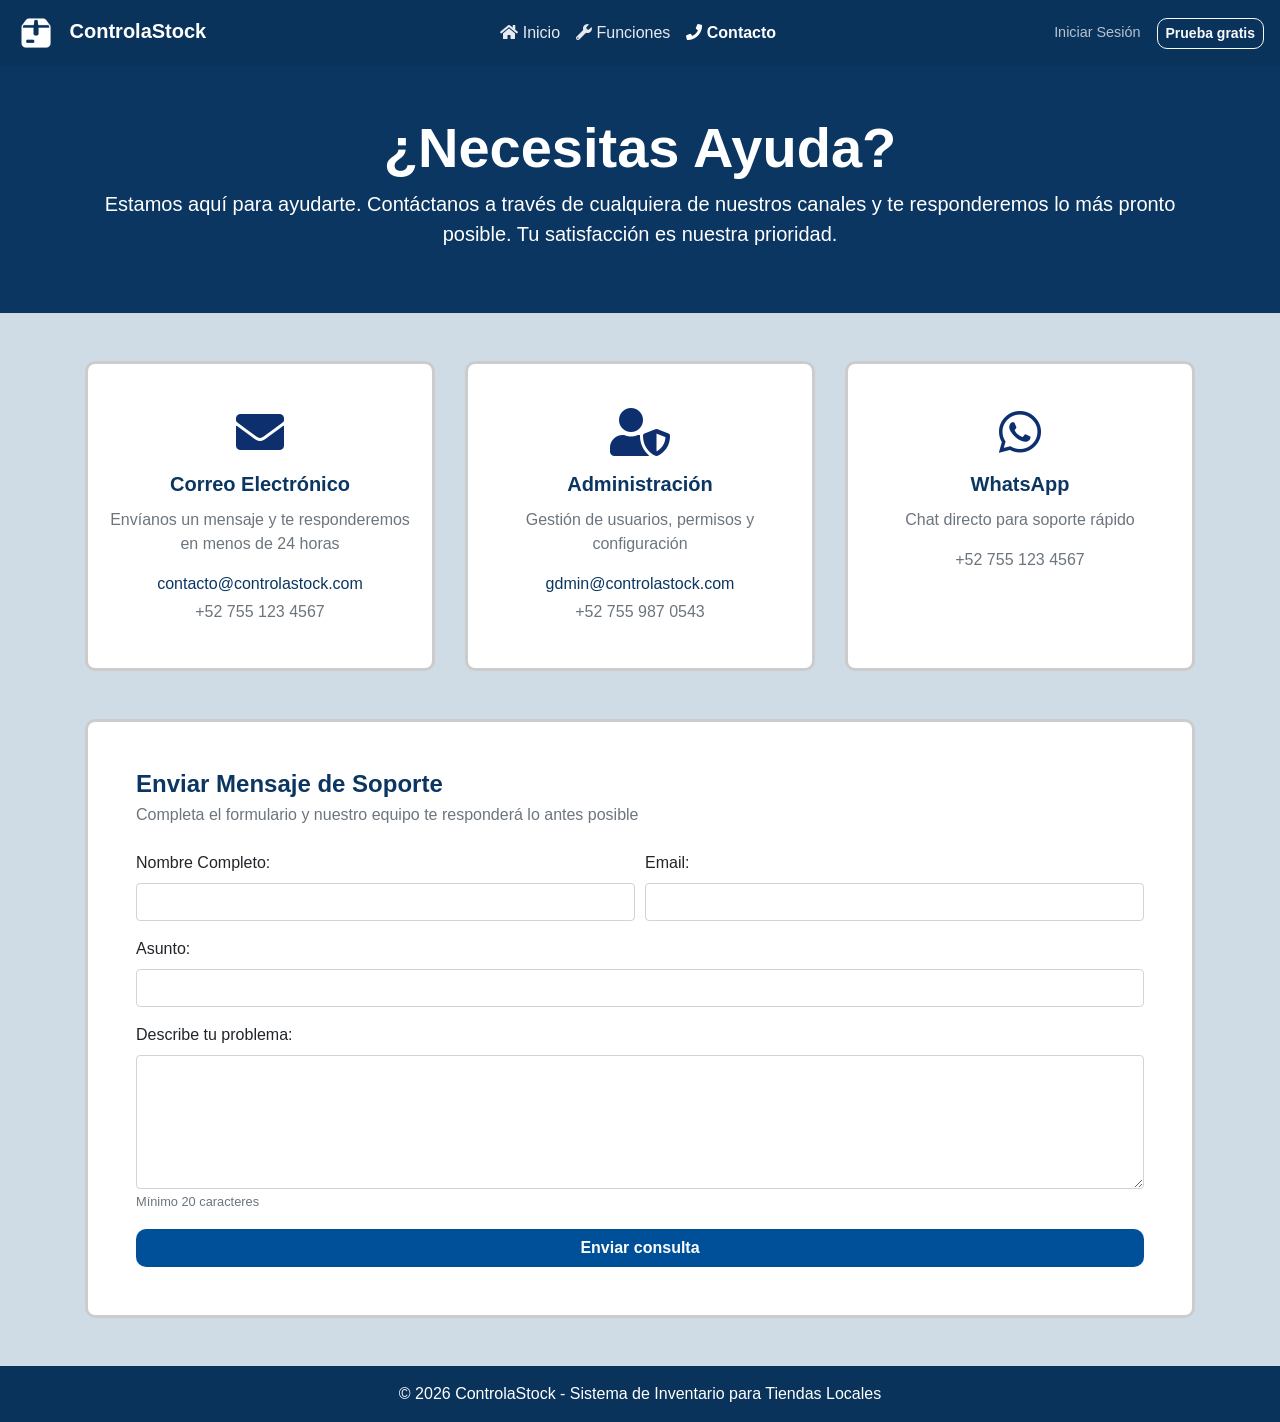
==== commit 1ceabe36: "Arreglo de diseño" ====
--- a/public/views/contacto.html
+++ b/public/views/contacto.html
@@ -12,12 +12,12 @@
     <link rel="stylesheet" href="../styles/styles.css">
 </head>
 
-<body class="colorTer">
+<body class="colorCua">
 
     <!-- NAV -->
     <nav class="navbar navbar-expand-lg navbar-dark colorPri">
         <a class="navbar-brand font-weight-bold" href="../index.html">
-            <img class="img-fluid" src="../img/logoAzulPeque.jpg" alt="Logo ControlaStock">
+            <img src="../img/logoPrincipal.png" class="nav-logo mr-2" alt="Logo ControlaStock">
             ControlaStock
         </a>
         <button class="navbar-toggler" type="button" data-toggle="collapse" data-target="#navbarNav"
@@ -25,116 +25,99 @@
             <span class="navbar-toggler-icon"></span>
         </button>
         <div class="collapse navbar-collapse" id="navbarNav">
-            <ul class="navbar-nav ml-auto">
+            <ul class="navbar-nav mx-auto">
                 <li class="nav-item">
-                    <a class="nav-link" href="../index.html"><i class="fas fa-home"></i> Inicio</a>
+                    <a class="nav-link nav-link-custom" href="../index.html"><i class="fas fa-home"></i> Inicio</a>
                 </li>
                 <li class="nav-item">
-                    <a class="nav-link" href="funciones.html"><i class="fas fa-wrench"></i> Funciones</a>
+                    <a class="nav-link nav-link-custom" href="funciones.html"><i class="fas fa-wrench"></i> Funciones</a>
                 </li>
                 <li class="nav-item active">
-                    <a class="nav-link" href="contacto.html"><i class="fas fa-phone"></i> Contacto</a>
+                    <a class="nav-link nav-link-custom" href="contacto.html"><i class="fas fa-phone"></i> Contacto</a>
                 </li>
             </ul>
-            <a class="btn btn-outline-light btn-sm Redondear ml-lg-2" href="login.html">Iniciar Sesión</a>
+            <a class="nav-login mr-3" href="login.html">Iniciar Sesión</a>
+            <a class="btn btn-outline-light btn-sm Redondear font-weight-bold" href="login.html">Prueba gratis</a>
         </div>
     </nav>
 
     <!-- HERO -->
     <header class="jumbotron jumbotron-fluid text-white colorSec mb-0">
         <div class="container text-center">
-            <h1 class="display-3 font-weight-bold">¿Tienes alguna duda?</h1>
-            <p class="lead">Estamos aquí para ayudarte. Escríbenos y te respondemos a la brevedad.</p>
+            <h1 class="display-4 font-weight-bold hero-titulo">¿Necesitas Ayuda?</h1>
+            <p class="lead hero-subtitulo">Estamos aquí para ayudarte. Contáctanos a través de cualquiera de nuestros canales y te responderemos lo más pronto posible. Tu satisfacción es nuestra prioridad.</p>
         </div>
     </header>
 
     <!-- MAIN -->
     <main class="container my-5">
-        <div class="row">
 
-            <!-- Formulario -->
-            <div class="col-md-7 mb-4">
-                <div class="card Redondear">
-                    <div class="card-body p-4">
-                        <h2 class="h4 colorTextAz font-weight-bold mb-4">Envíanos un mensaje</h2>
+        <!-- Canales de contacto -->
+        <div class="card-deck mb-5">
+            <article class="card borde text-center py-4">
+                <div class="card-body">
+                    <i class="fas fa-envelope fa-3x iconoAzul mb-3"></i>
+                    <h2 class="h5 card-title colorTextAz font-weight-bold">Correo Electrónico</h2>
+                    <p class="card-text text-muted">Envíanos un mensaje y te responderemos en menos de 24 horas</p>
+                    <p class="mb-1"><a href="mailto:contacto@controlastock.com" class="colorTextAz">contacto@controlastock.com</a></p>
+                    <p class="mb-0 text-muted">+52 755 123 4567</p>
+                </div>
+            </article>
 
-                        <!-- Formulario visual, sin acción de backend -->
-                        <div class="form-group">
-                            <label for="nombre">Nombre</label>
-                            <input type="text" class="form-control" id="nombre" placeholder="Tu nombre completo">
-                        </div>
+            <article class="card borde text-center py-4">
+                <div class="card-body">
+                    <i class="fas fa-user-shield fa-3x iconoAzul mb-3"></i>
+                    <h2 class="h5 card-title colorTextAz font-weight-bold">Administración</h2>
+                    <p class="card-text text-muted">Gestión de usuarios, permisos y configuración</p>
+                    <p class="mb-1"><a href="mailto:gdmin@controlastock.com" class="colorTextAz">gdmin@controlastock.com</a></p>
+                    <p class="mb-0 text-muted">+52 755 987 0543</p>
+                </div>
+            </article>
 
-                        <div class="form-group">
-                            <label for="email">Correo electrónico</label>
-                            <input type="email" class="form-control" id="email" placeholder="tucorreo@ejemplo.com">
-                        </div>
+            <article class="card borde text-center py-4">
+                <div class="card-body">
+                    <i class="fab fa-whatsapp fa-3x iconoAzul mb-3"></i>
+                    <h2 class="h5 card-title colorTextAz font-weight-bold">WhatsApp</h2>
+                    <p class="card-text text-muted">Chat directo para soporte rápido</p>
+                    <p class="mb-0 text-muted">+52 755 123 4567</p>
+                </div>
+            </article>
+        </div>
 
-                        <div class="form-group">
-                            <label for="asunto">Asunto</label>
-                            <input type="text" class="form-control" id="asunto" placeholder="¿En qué podemos ayudarte?">
-                        </div>
+        <!-- Formulario -->
+        <div class="card borde mb-5">
+            <div class="card-body p-4 p-md-5">
+                <h2 class="h4 colorTextAz font-weight-bold mb-1">Enviar Mensaje de Soporte</h2>
+                <p class="text-muted mb-4">Completa el formulario y nuestro equipo te responderá lo antes posible</p>
 
-                        <div class="form-group">
-                            <label for="mensaje">Mensaje</label>
-                            <textarea class="form-control" id="mensaje" rows="5" placeholder="Escribe tu mensaje aquí..."></textarea>
-                        </div>
-
-                        <button type="button" class="btn colorQui text-white btn-block Redondear font-weight-bold">
-                            <i class="fas fa-paper-plane mr-2"></i> Enviar mensaje
-                        </button>
+                <div class="form-row">
+                    <div class="form-group col-md-6">
+                        <label for="nombre">Nombre Completo:</label>
+                        <input type="text" class="form-control" id="nombre" placeholder="">
+                    </div>
+                    <div class="form-group col-md-6">
+                        <label for="email">Email:</label>
+                        <input type="email" class="form-control" id="email" placeholder="">
                     </div>
                 </div>
+
+                <div class="form-group">
+                    <label for="asunto">Asunto:</label>
+                    <input type="text" class="form-control" id="asunto" placeholder="">
+                </div>
+
+                <div class="form-group">
+                    <label for="mensaje">Describe tu problema:</label>
+                    <textarea class="form-control" id="mensaje" rows="5" minlength="20"></textarea>
+                    <small class="text-muted">Mínimo 20 caracteres</small>
+                </div>
+
+                <button type="button" class="btn colorQui text-white btn-block Redondear font-weight-bold mt-3">
+                    Enviar consulta
+                </button>
             </div>
+        </div>
 
-            <!-- Info de contacto -->
-            <div class="col-md-5 mb-4">
-                <div class="card Redondear h-100">
-                    <div class="card-body p-4">
-                        <h2 class="h4 colorTextAz font-weight-bold mb-4">Información de contacto</h2>
-
-                        <div class="d-flex align-items-start mb-4">
-                            <i class="fas fa-envelope fa-lg iconoAzul mr-3 mt-1"></i>
-                            <div>
-                                <p class="font-weight-bold mb-0">Correo electrónico</p>
-                                <p class="text-muted mb-0">contacto@controlastock.com</p>
-                            </div>
-                        </div>
-
-                        <div class="d-flex align-items-start mb-4">
-                            <i class="fas fa-phone fa-lg iconoAzul mr-3 mt-1"></i>
-                            <div>
-                                <p class="font-weight-bold mb-0">Teléfono / WhatsApp</p>
-                                <p class="text-muted mb-0">+52 755 000 0000</p>
-                            </div>
-                        </div>
-
-                        <div class="d-flex align-items-start mb-4">
-                            <i class="fas fa-clock fa-lg iconoAzul mr-3 mt-1"></i>
-                            <div>
-                                <p class="font-weight-bold mb-0">Horario de atención</p>
-                                <p class="text-muted mb-0">Lunes a viernes, 9:00 – 18:00</p>
-                            </div>
-                        </div>
-
-                        <hr>
-
-                        <p class="font-weight-bold mb-3">Síguenos en redes</p>
-                        <div class="d-flex">
-                            <a href="#" class="btn btn-outline-secondary btn-sm Redondear mr-2">
-                                <i class="fab fa-facebook-f"></i>
-                            </a>
-                            <a href="#" class="btn btn-outline-secondary btn-sm Redondear mr-2">
-                                <i class="fab fa-instagram"></i>
-                            </a>
-                            <a href="#" class="btn btn-outline-secondary btn-sm Redondear">
-                                <i class="fab fa-whatsapp"></i>
-                            </a>
-                        </div>
-                    </div>
-                </div>
-            </div>
-
-        </div>
     </main>
 
     <footer class="colorPri text-white text-center py-3">
--- a/public/styles/styles.css
+++ b/public/styles/styles.css
@@ -1,55 +1,99 @@
-/*background color*/
-.colorPri{
-        background: #0a335b;
-    }
+/* ── Fondos ────────────────────────────────────────── */
+.colorPri  { background: #0a335b; }
+.colorSec  { background: #0b3661; }
+.colorTer  { background: #F1F1F1; }
+.colorCua  { background: #D0DCE5; }
+.colorQui  { background: #004F99; }
 
-.colorSec{
-    background: #0b3661;
+/* ── Textos ────────────────────────────────────────── */
+.colorText     { color: black; }
+.colorTextAz   { color: #0b3661; }
+.colorTextBlan { color: #ffffff; }
+
+/* ── Utilidades ────────────────────────────────────── */
+.Redondear { border-radius: 10px; }
+
+/* ── Navbar ────────────────────────────────────────── */
+.nav-link-custom {
+    color: rgba(255, 255, 255, 0.90) !important;
+    font-weight: 500;
+    transition: color 0.2s ease;
+}
+.nav-link-custom:hover {
+    color: #ffffff !important;
+}
+.nav-link-custom.active,
+.nav-item.active .nav-link-custom {
+    color: #ffffff !important;
+    font-weight: 700;
 }
 
-.colorTer{
-    background: #F1F1F1;
+/* ── Hero ──────────────────────────────────────────── */
+.jumbotron { padding: 3rem 1rem; }
+
+/* ── Animaciones hero ──────────────────────────────── */
+@keyframes fadeUp {
+    from {
+        opacity: 0;
+        transform: translateY(20px);
+    }
+    to {
+        opacity: 1;
+        transform: translateY(0);
+    }
 }
 
-.colorCua{
-    background: #D0DCE5;
+.hero-titulo {
+    animation: fadeUp 0.6s ease forwards;
+}
+.hero-subtitulo {
+    animation: fadeUp 0.6s ease 0.2s forwards;
+    opacity: 0;
+}
+.hero-btn {
+    animation: fadeUp 0.6s ease 0.4s forwards;
+    opacity: 0;
 }
 
-.colorQui{
-    background: #004F99;
+/* ── Stats ─────────────────────────────────────────── */
+.stats-img {
+    width: 64px;
+    height: 64px;
+    object-fit: contain;
 }
 
-.colorText{
-    color: black;
+/* ── Íconos responsive ─────────────────────────────── */
+.iconoAzul        { color: #0d2f6e !important; }
+.icono-responsive { font-size: 3rem; }
+
+@media (min-width: 768px) {
+    .icono-responsive { font-size: 4rem; }
+}
+@media (min-width: 992px) {
+    .icono-responsive { font-size: 5rem; }
 }
 
-.colorTextAz{
-    color: #0b3661;
+/* ── Logo navbar ───────────────────────────────────── */
+.nav-logo {
+    width: 40px;
+    height: 40px;
+    object-fit: contain;
 }
 
-.colorTextBlan{
+/* Iniciar Sesión*/
+.nav-login {
+    color: rgba(255, 255, 255, 0.70);
+    font-weight: 500;
+    font-size: 0.9rem;
+    transition: color 0.2s ease;
+    text-decoration: none;
+}
+.nav-login:hover {
     color: #ffffff;
+    text-decoration: none;
 }
 
-.Redondear{
-    border-radius: 10px;
-}
-
-
-/*icons -responsive*/
-.iconoAzul { color: #0d2f6e !important; }
-
-.icono-responsive { font-size: 4rem; }
-
-@media (min-width: 768px) {
-    .icono-responsive { font-size: 6rem; }
-}
-
-@media (min-width: 992px) {
-    .icono-responsive { font-size: 8rem; }
-}
-
-/* Cards hover */
+/* ── Cards ─────────────────────────────────────────── */
 .card {
     transition: transform 0.2s ease, box-shadow 0.2s ease;
 }
@@ -58,13 +102,14 @@
     box-shadow: 0 8px 20px rgba(0, 0, 0, 0.12);
 }
 
-/*Borde y grososr de cards*/
+/* ── Cards de funciones.html ───────────────────────── */
+.borde {
+    border-radius: 10px;
+    border: 3px solid #ccc;
+}
+
+/* ── Separador de funciones.html ───────────────────── */
 .grosor {
     border: none;
     border-top: 4px solid #ccc;
-}
-
-.borde {
-    border-radius: 10px;
-    border: 3px solid #ccc;
 }
